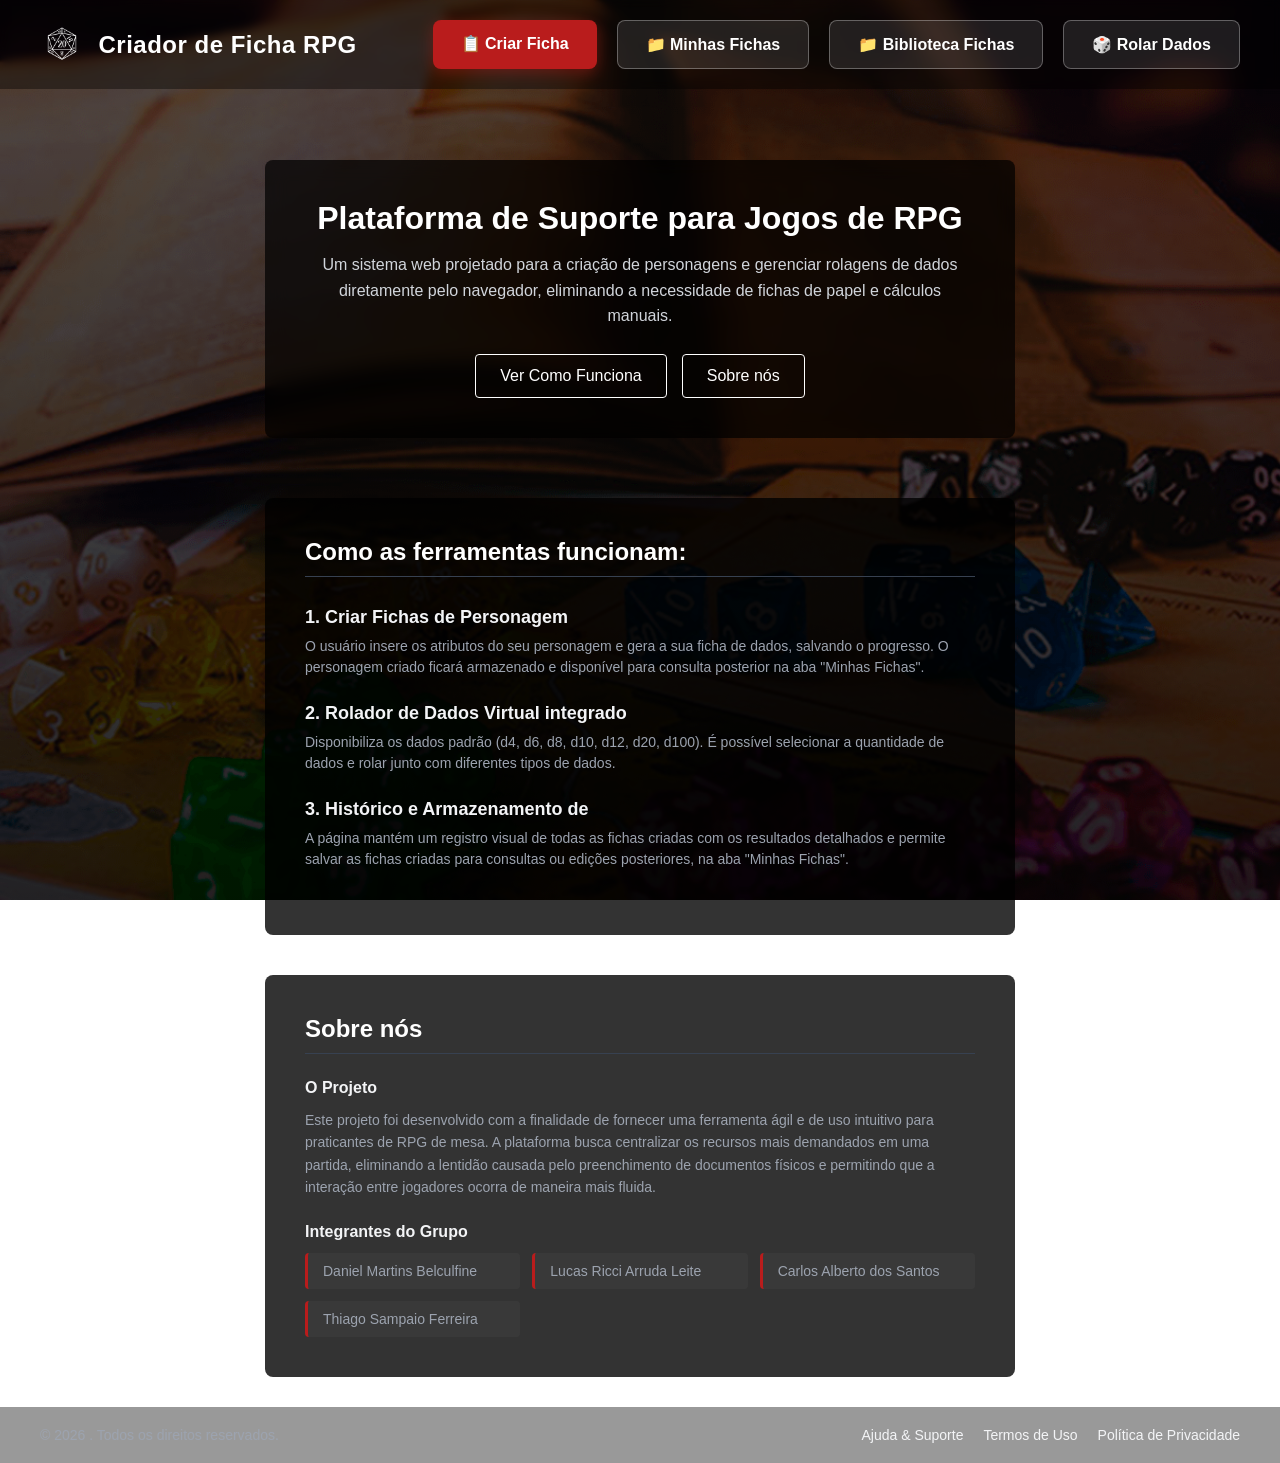
==== pages/index.html @ 4c893700 "ajuste no footer" ====
<!DOCTYPE html>
<html lang="pt-BR">
<head>
    <meta charset="UTF-8">
    <meta name="viewport" content="width=device-width, initial-scale=1.0">
    <title>Criador de Ficha RPG</title>

    <meta name="description" content="Monte e gerencie suas fichas de RPG de forma rápida e intuitiva. Escolha seu sistema favorito, distribua pontos e jogue online sem complicações!">
    <meta name="keywords" content="ficha de rpg online, criador de ficha rpg, gerador de personagem rpg, dnd 5e, tormenta20">
    
    <meta property="og:title" content="Criador de Ficha RPG Online | Monte Personagens Grátis" />
    <meta property="og:description" content="Monte e gerencie suas fichas de RPG de forma rápida e intuitiva. Escolha seu sistema favorito e role os dados!" />
    <meta property="og:image" content="https://vercel.app" />
    <meta property="og:url" content="https://vercel.app" />
    <meta property="og:type" content="website" />
    <meta property="og:locale" content="pt_BR" />

    <link rel="stylesheet" href="../stylesheets/index.css">
</head>
<body>

     <header class="site-header">
        <div class="logo">
            <span class="logo-img"> <img src="../Img_folder/d20-certo-sem-fundo.png" alt="imagem de d20"></span>
            <span class="logo-texto">Criador de Ficha RPG</span>
        </div>
        <div class="cta-buttons">
            <a href="createSheet.html" class="btn btn-primary">📋 Criar Ficha</a>
            <a href="mySheets.html" class="btn btn-secondary">📁 Minhas Fichas</a>
            <a href="mySheets.html" class="btn btn-secondary">📁 Biblioteca Fichas</a>
            <a href="dice.html" class="btn btn-terciary">🎲 Rolar Dados</a>
        </div>
    </header>

    <main class="principal">

    <section class="conteudo-principal">
        <h1>Plataforma de Suporte para Jogos de RPG</h1>
            <p>Um sistema web projetado para a criação de personagens e gerenciar rolagens de dados diretamente pelo navegador,
            eliminando a necessidade de fichas de papel e cálculos manuais.
            </p>
    
        <div class="acoes-principais">
            <a href="#como-funciona" class="botao-saiba-mais">Ver Como Funciona</a>
            <a href="#quem-somos" class="botao-quem-somos">Sobre nós</a>
        </div>
    </section>

    <section id="como-funciona" class="secao-explicativa">
        <h2>Como as ferramentas funcionam:</h2>
    
        <div class="bloco-recurso">
            <h3>1. Criar Fichas de Personagem</h3>
            <p>O usuário insere os atributos do seu personagem e gera a sua ficha de dados, salvando o progresso.
            O personagem criado ficará armazenado e disponível para consulta posterior na aba "Minhas Fichas".
            </p>    
        </div>
    
        <div class="bloco-recurso">
            <h3>2. Rolador de Dados Virtual integrado</h3>
            <p>Disponibiliza os dados padrão (d4, d6, d8, d10, d12, d20, d100). 
            É possível selecionar a quantidade de dados e rolar junto com diferentes tipos de dados.
            </p>
        </div>

        <div class="bloco-recurso">
            <h3>3. Histórico e Armazenamento de</h3>
            <p>A página mantém um registro visual de todas as fichas criadas com os resultados detalhados e permite salvar as fichas criadas para consultas ou edições posteriores, na aba "Minhas Fichas".</p>
        </div>
    </section>

    <section id="quem-somos" class="sobre-nos">
        <h2>Sobre nós</h2>

        <div class="sub-bloco-sobre">
            <h3>O Projeto</h3>
            <p>Este projeto foi desenvolvido com a finalidade de fornecer uma ferramenta ágil e de uso intuitivo para praticantes de RPG de mesa. A plataforma busca centralizar os recursos mais demandados em uma partida, eliminando a lentidão causada pelo preenchimento de documentos físicos e permitindo que a interação entre jogadores ocorra de maneira mais fluida.</p>
        </div>

        <div class="sub-bloco-sobre">
            <h3>Integrantes do Grupo</h3>
            <ul class="lista-integrantes">
                <li>Daniel Martins Belculfine</li>
                <li>Lucas Ricci Arruda Leite</li>
                <li>Carlos Alberto dos Santos</li>
                <li>Thiago Sampaio Ferreira</li>
            </ul>
        </div>
    </section>
    </main>

</body>

    <footer class="rodape">

        <div class="texto">
            <p>&copy; 2026 . Todos os direitos reservados.</p>
        </div>

        <div class="links-rodape">
            <a href="#">Ajuda & Suporte</a>
            <a href="#">Termos de Uso</a>
            <a href="#">Política de Privacidade</a>
        </div>

    </footer>
</html>
---- stylesheets/index.css ----
* {
    margin: 0;
    padding: 0;
    box-sizing: border-box;
}

html {
    scroll-behavior: smooth;
}

body{
  background-image: url('../Img_folder/rpg-de-mesa.png');
    /* Imagem de fundo com um degradê escuro por cima */
    background-image: url('../Img_folder/rpg-de-mesa.png');
    background: linear-gradient(rgba(0, 0, 0, 0.65), rgba(0, 0, 0, 0.85)), url('../Img_folder/rpg-de-mesa.png');
    background-size: cover;             
    background-position: center;        
    background-repeat: no-repeat;
    background-attachment: fixed; /* Mantém o fundo estático enquanto o texto rola por cima */

    font-family: 'Inter', sans-serif; 
    color: #f3f4f6;

    display: flex;
    flex-direction: column; /* Organiza os blocos um embaixo do outro */
    align-items: center;    /* Centraliza todos os blocos horizontalmente na tela */
    min-height: 100vh;      
    margin: 0;
     padding: 120px 0 0 0; /* 120px no topo impede que o cabeçalho cubra o texto */
    box-sizing: border-box;         /* Cria um espaçamento de segurança nas bordas para o conteúdo não colar na tela */
}

/* Configuração Principal do Cabeçalho */
.site-header {
    display: flex;
    justify-content: space-between; /* Mantém espaço para novos elementos no futuro */
    align-items: center;            /* Alinha a imagem e o texto no centro vertical */
    padding: 20px 40px;             /* Espaçamento interno nas bordas */
    background: rgba(0, 0, 0, 0.4); /* Fundo escuro transparente */
    backdrop-filter: blur(5px);     /* Efeito de vidro fosco no fundo */
    position: absolute;             /* Fixa o cabeçalho sobre a imagem de fundo do site */
    top: 0;
    left: 0;
    width: 100%;
    box-sizing: border-box;         /* Evita que o padding aumente o tamanho total do topo */
    z-index: 10;                    /* Garante que fique por cima da seção central */
}

/* Alinhamento do Bloco do Logo (Imagem + Texto) */
.logo {
    display: flex;
    align-items: center;
    gap: 15px;                      /* Espaçamento perfeito entre o dado e o texto */
}

/* Container da Imagem */
.logo-img {
    display: flex;
    align-items: center;
}

/* Controle do Tamanho e Cor da Imagem do D20 */
.logo-img img {
    height: 40px;                   /* Altura ideal para o cabeçalho */
    width: auto;                    /* Mantém a proporção correta para não distorcer */
    filter: invert(1);              /* Inverte a cor preta do dado para branco, destacando no fundo escuro */
}

/* Estilização do Texto do Logo */
.logo-texto {
    color: #ffffff;                 /* Cor branca pura */
    font-size: 24px;
    font-weight: bold;              /* Deixa a fonte em negrito */
    font-family: sans-serif;        /* Fonte limpa */
    letter-spacing: 0.5px;          /* Pequeno espaçamento entre as letras */
}

.conteudo-principal {
    max-width: 750px;
    margin: 40px auto 60px auto; /* 120px de margem inferior empurra a próxima seção para baixo */
    text-align: center;
    background: rgba(0, 0, 0, 0.7);
    padding: 40px;
    border-radius: 8px;
    backdrop-filter: blur(10px);
}

.conteudo-principal h1 {
    font-size: 32px;
    color: #ffffff;
    margin-bottom: 15px;
}

.conteudo-principal p {
    font-size: 16px;
    line-height: 1.6;
    color: #d1d5db;
    margin-bottom: 25px;
}

.acoes-principais {
    display: flex;
    justify-content: center;
    gap: 15px;
}

.botao-quem-somos {
    background-color: transparent;
    color: #ffffff;
    padding: 12px 24px;
    border-radius: 4px;
    text-decoration: none;
    border: 1px solid #ffffff;
    transition: background-color 0.2s ease;
}

.botao-quem-somos:hover {
    background-color: rgba(255, 255, 255, 0.1);
}

.botao-saiba-mais{
    background-color: transparent;
    color: #ffffff;
    padding: 12px 24px;
    border-radius: 4px;
    text-decoration: none;
    border: 1px solid #ffffff;
    transition: background-color 0.2s ease;
}

.botao-saiba-mais:hover {
    background-color: rgba(255, 255, 255, 0.1);
}

.secao-explicativa {
    max-width: 750px;
    margin: 0 auto 40px auto; /* Reduzido a margem inferior para acumular as seções */
    background: rgba(0, 0, 0, 0.8);
    padding: 40px;
    border-radius: 8px;
}

.secao-explicativa h2 {
    font-size: 24px;
    color: #ffffff;
    margin-bottom: 30px;
    border-bottom: 1px solid #374151;
    padding-bottom: 10px;
}

.bloco-recurso {
    margin-bottom: 25px;
    text-align: left;
}

.bloco-recurso h3 {
    font-size: 18px;
    color: #f3f4f6;
    margin-bottom: 8px;
}

.bloco-recurso p {
    font-size: 14px;
    color: #9ca3af;
    line-height: 1.5;
}

.cta-buttons {
    display: flex;      /* Ativa o Flexbox para alinhar os botões um ao lado do outro */
    flex-wrap: wrap;    /* Permite que os botões pulem de linha automaticamente se não couberem na tela */
    gap: 20px;          /* Cria uma distância padrão de 20px fixa entre cada botão */
    justify-content: center;
}

.btn {                     /*aplica mudanças a todos os botoes*/
    display: inline-block; /* Permite ajustar altura/largura e alinhar ao lado de outros botões */
    padding: 14px 28px;    /* Define o espaçamento interno (14px cima/baixo, 28px lados) para dar volume */
    font-size: 1rem;       /* Define o tamanho do texto do botão */
    font-weight: 600;      /* Deixa a fonte em negrito */
    text-decoration: none; 
    border-radius: 8px;     /* Deixa os cantos do botão arredondados e modernos */
    transition: all 0.3s ease;   /* Faz com que qualquer mudança (como o :hover) aconteça de forma suave e gradual */
    cursor: pointer;            /* Transforma a seta do mouse naquela "mãozinha" de clique quando passa por cima */
}

.btn-primary {
    background-color: #b91c1c; 
    color: #ffffff;
    box-shadow: 0 4px 15px rgba(185, 28, 28, 0.4);
}
.btn-primary:hover {
    background-color: #dc2626; 
    transform: translateY(-3px);  /* Move o botão 3 pixels para cima */
    box-shadow: 0 6px 20px rgba(220, 38, 38, 0.6);
}

.btn-secondary {
    background-color: rgba(255, 255, 255, 0.1);
    color: #ffffff;
    border: 1px solid rgba(255, 255, 255, 0.3);  /* Adiciona uma borda contornando o botão */
}

.btn-terciary {
    background-color: rgba(255, 255, 255, 0.1);
    color: #ffffff;
    border: 1px solid rgba(255, 255, 255, 0.3);  /* Adiciona uma borda contornando o botão */
}

.btn-secondary:hover {
    background-color: rgba(255, 255, 255, 0.2);
    transform: translateY(-3px); /* Move o botão 3 pixels para cima */
}

.btn-terciary:hover {
    background-color: rgba(255, 255, 255, 0.2);
    transform: translatey(-3px); /* Move o botão 3 pixels para cima */
}

.sobre-nos{
    max-width: 750px;
    width: 100%;
    margin: 0 auto 30px auto; /* Margem inferior reduzida para manter o espaçamento curto */
    background: rgba(0, 0, 0, 0.8);
    padding: 40px;
    border-radius: 8px;
    box-sizing: border-box;
}

.sobre-nos h2{
    font-size: 24px;
    color: #ffffff;
    margin-bottom: 25px;
    border-bottom: 1px solid #374151; /* Linha sutil divisória */
    padding-bottom: 10px;
    text-align: left;
}

.sub-bloco-sobre {
    margin-bottom: 25px;
}

.sub-bloco-sobre:last-child {
    margin-bottom: 0;
}

.sub-bloco-sobre h3 {
    font-size: 16px;
    color: #f3f4f6;
    margin-bottom: 12px;
    text-align: left;
}

.sub-bloco-sobre p {
    font-size: 14px;
    color: #9ca3af;
    line-height: 1.6;
    text-align: left;
}

.lista-integrantes {
    list-style: none; 
    padding: 0;
    margin: 0;
    text-align: left;

    display: grid;
    grid-template-columns: repeat(auto-fit, minmax(180px, 1fr));
    gap: 12px;
}

.lista-integrantes li {
    font-size: 14px;
    color: #9ca3af;
    background: rgba(255, 255, 255, 0.03); /* Fundo cinza bem sutil para criar um bloco */
    padding: 10px 15px;
    border-radius: 4px;
    border-left: 3px solid #b91c1c; /* Detalhe em vermelho escuro combinando com a identidade do site */
    transition: background-color 0.2s ease, color 0.2s ease;
}

.lista-integrantes li:hover {
    background: rgba(255, 255, 255, 0.06);
    color: #ffffff;
}

@media (max-width: 600px) {
    h1 {
        font-size: 2rem;
    }
    .cta-buttons {
        flex-direction: column;
    }
    .btn {
        width: 100%;
    }
}

.rodape {
    display: flex;
    justify-content: space-between; 
    align-items: center;            
    padding: 20px 40px;             
    background: rgba(0, 0, 0, 0.4); 
    backdrop-filter: blur(5px);     
    margin-top: auto;
    width: 100%;
    box-sizing: border-box;         
    z-index: 10;                    
}

.rodape .texto p {
    font-size: 14px;
    color: #9ca3af; 
    margin: 0;
}

.links-rodape {
    display: flex;
    gap: 20px; /* Cria um espaçamento horizontal idêntico entre cada link */
}

.links-rodape a {
    font-size: 14px;
    color: #f3f4f6; 
    text-decoration: none; 
    transition: color 0.2s ease; 
}

.links-rodape a:hover {
    color: #9ca3af; 
}
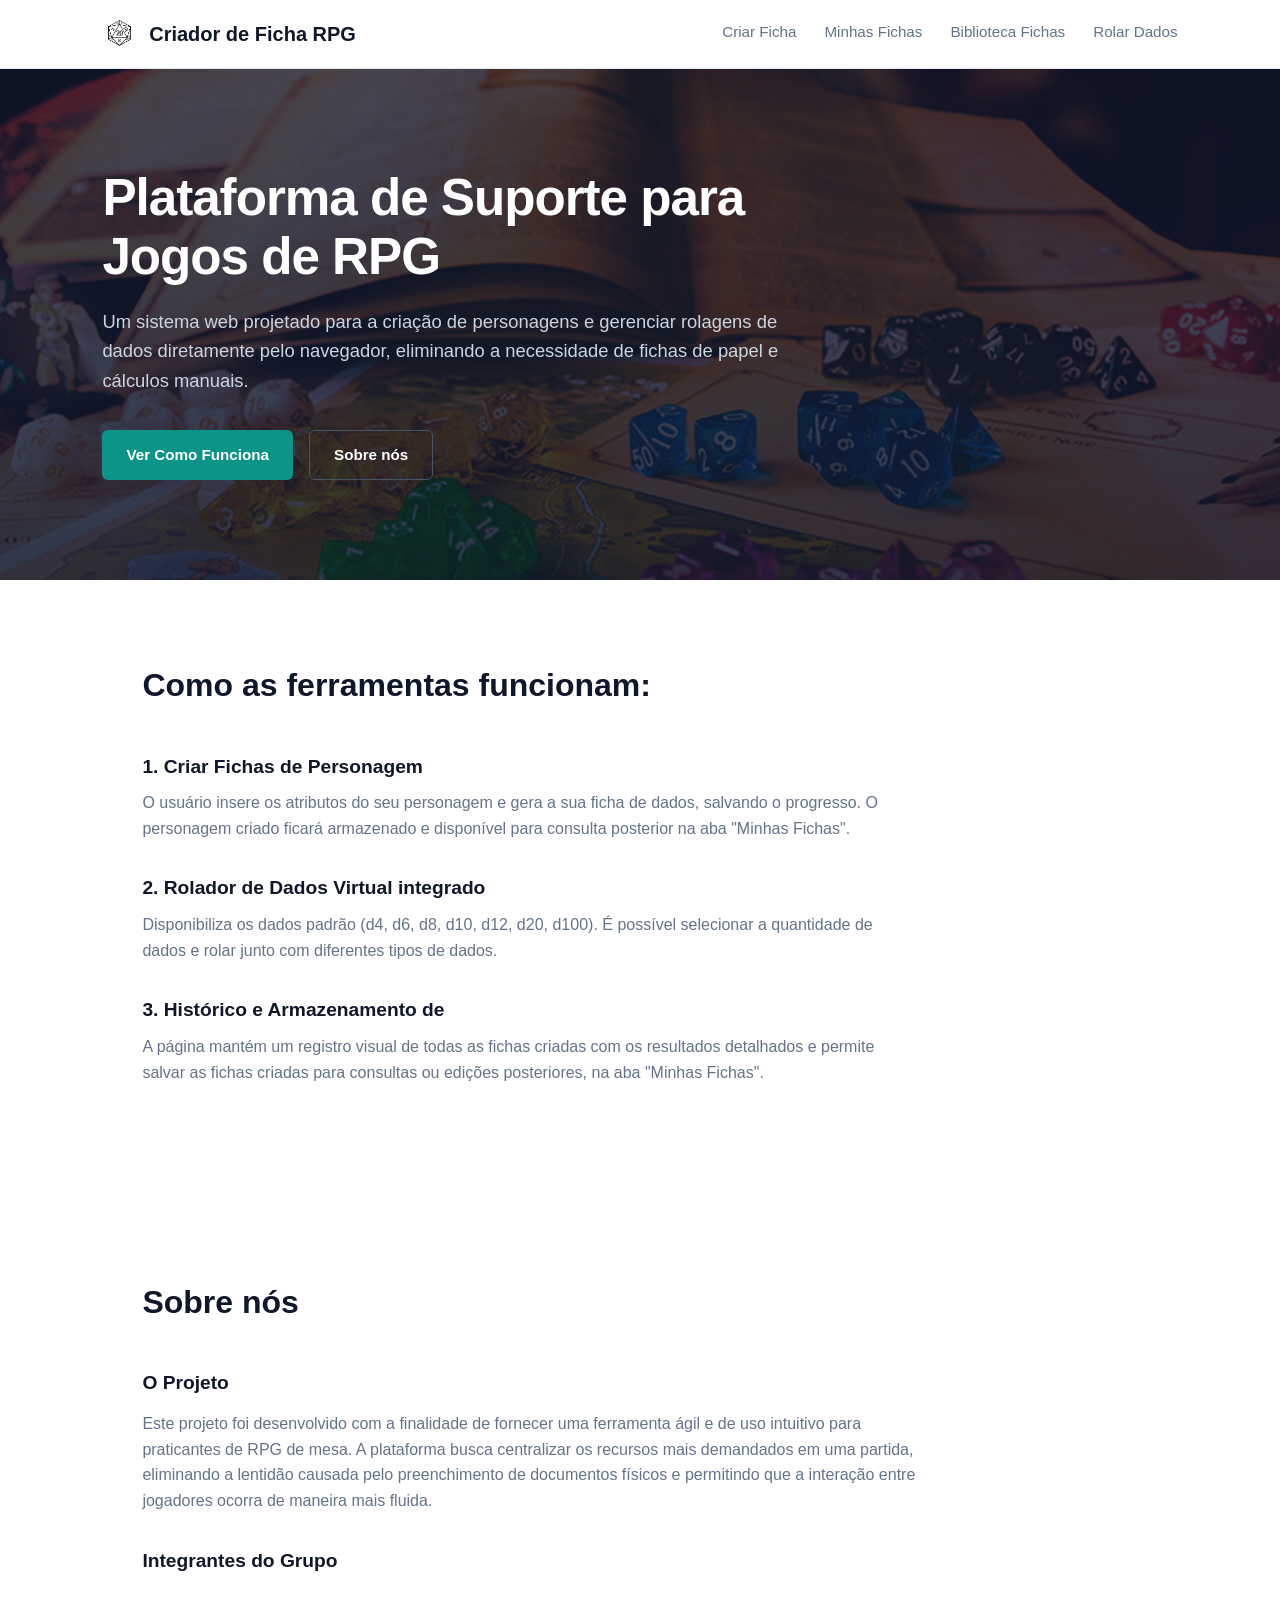
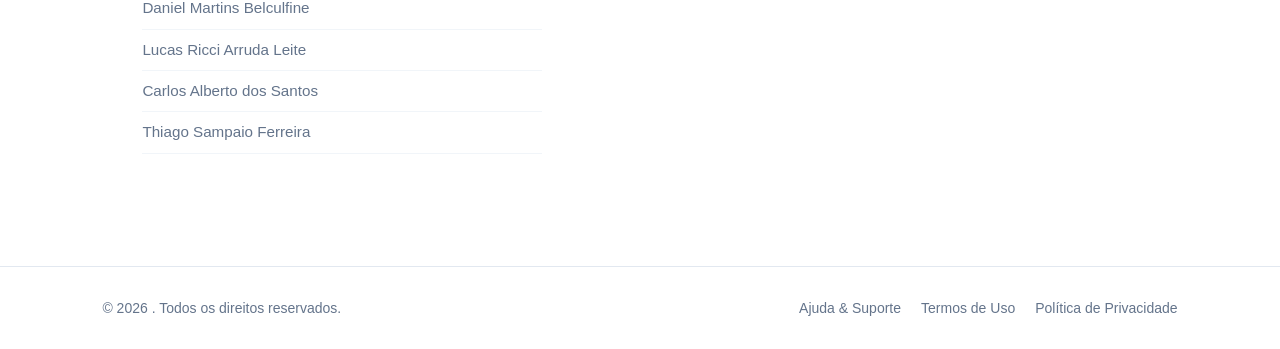
==== commit 7f493ffb: "0.1.4 - css update" ====
--- a/pages/index.html
+++ b/pages/index.html
@@ -25,10 +25,10 @@
             <span class="logo-texto">Criador de Ficha RPG</span>
         </div>
         <div class="cta-buttons">
-            <a href="createSheet.html" class="btn btn-primary">📋 Criar Ficha</a>
-            <a href="mySheets.html" class="btn btn-secondary">📁 Minhas Fichas</a>
-            <a href="mySheets.html" class="btn btn-secondary">📁 Biblioteca Fichas</a>
-            <a href="dice.html" class="btn btn-terciary">🎲 Rolar Dados</a>
+            <a href="createSheet.html" class="btn btn-primary">Criar Ficha</a>
+            <a href="mySheets.html" class="btn btn-secondary">Minhas Fichas</a>
+            <a href="mySheets.html" class="btn btn-secondary">Biblioteca Fichas</a>
+            <a href="dice.html" class="btn btn-terciary">Rolar Dados</a>
         </div>
     </header>
 
--- a/stylesheets/index.css
+++ b/stylesheets/index.css
@@ -1,331 +1,281 @@
+/* ==========================================================================
+   1. RESET E CONFIGURAÇÕES GERAIS
+   ========================================================================== */
 * {
     margin: 0;
     padding: 0;
     box-sizing: border-box;
-}
-
-html {
-    scroll-behavior: smooth;
-}
-
-body{
-  background-image: url('../Img_folder/rpg-de-mesa.png');
-    /* Imagem de fundo com um degradê escuro por cima */
-    background-image: url('../Img_folder/rpg-de-mesa.png');
-    background: linear-gradient(rgba(0, 0, 0, 0.65), rgba(0, 0, 0, 0.85)), url('../Img_folder/rpg-de-mesa.png');
-    background-size: cover;             
-    background-position: center;        
+    font-family: -apple-system, BlinkMacSystemFont, "Segoe UI", Roboto, Helvetica, Arial, sans-serif;
+}
+
+body {
+    background-color: #ffffff;
+    color: #334155;
+    line-height: 1.6;
+}
+
+/* ==========================================================================
+   2. HEADER (CABEÇALHO) - Estilo Minimalista e Limpo
+   ========================================================================== */
+.site-header {
+    display: flex;
+    justify-content: space-between;
+    align-items: center;
+    padding: 18px 8%;
+    background-color: #ffffff;
+    border-bottom: 1px solid #e2e8f0;
+    position: sticky;
+    top: 0;
+    z-index: 100;
+}
+
+.logo {
+    display: flex;
+    align-items: center;
+    gap: 12px;
+}
+
+.logo-img img {
+    height: 32px;
+    width: auto;
+    display: block;
+}
+
+.logo-texto {
+    font-weight: 700;
+    font-size: 1.25rem;
+    color: #0f172a;
+}
+
+.cta-buttons {
+    display: flex;
+    gap: 28px;
+    align-items: center;
+}
+
+/* Efeito Underline nos Links do Header */
+.cta-buttons a {
+    text-decoration: none;
+    color: #64748b;
+    font-size: 0.95rem;
+    font-weight: 500;
+    position: relative;
+    padding-bottom: 4px;
+    transition: color 0.2s ease;
+}
+
+.cta-buttons a::after {
+    content: '';
+    position: absolute;
+    width: 0;
+    height: 2px;
+    bottom: 0;
+    left: 0;
+    background-color: #0d9488;
+    transition: width 0.25s ease-in-out;
+}
+
+.cta-buttons a:hover {
+    color: #0d9488;
+}
+
+.cta-buttons a:hover::after {
+    width: 100%;
+}
+
+/* ==========================================================================
+   3. HERO SECTION (BANNER PRINCIPAL)
+   ========================================================================== */
+.conteudo-principal {
+    background: linear-gradient(rgba(15, 23, 42, 0.75), rgba(15, 23, 42, 0.85)), 
+                url('../Img_folder/rpg-de-mesa.png');
+    background-size: cover;
+    background-position: center;
     background-repeat: no-repeat;
-    background-attachment: fixed; /* Mantém o fundo estático enquanto o texto rola por cima */
-
-    font-family: 'Inter', sans-serif; 
-    color: #f3f4f6;
-
-    display: flex;
-    flex-direction: column; /* Organiza os blocos um embaixo do outro */
-    align-items: center;    /* Centraliza todos os blocos horizontalmente na tela */
-    min-height: 100vh;      
-    margin: 0;
-     padding: 120px 0 0 0; /* 120px no topo impede que o cabeçalho cubra o texto */
-    box-sizing: border-box;         /* Cria um espaçamento de segurança nas bordas para o conteúdo não colar na tela */
-}
-
-/* Configuração Principal do Cabeçalho */
-.site-header {
-    display: flex;
-    justify-content: space-between; /* Mantém espaço para novos elementos no futuro */
-    align-items: center;            /* Alinha a imagem e o texto no centro vertical */
-    padding: 20px 40px;             /* Espaçamento interno nas bordas */
-    background: rgba(0, 0, 0, 0.4); /* Fundo escuro transparente */
-    backdrop-filter: blur(5px);     /* Efeito de vidro fosco no fundo */
-    position: absolute;             /* Fixa o cabeçalho sobre a imagem de fundo do site */
-    top: 0;
-    left: 0;
-    width: 100%;
-    box-sizing: border-box;         /* Evita que o padding aumente o tamanho total do topo */
-    z-index: 10;                    /* Garante que fique por cima da seção central */
-}
-
-/* Alinhamento do Bloco do Logo (Imagem + Texto) */
-.logo {
-    display: flex;
-    align-items: center;
-    gap: 15px;                      /* Espaçamento perfeito entre o dado e o texto */
-}
-
-/* Container da Imagem */
-.logo-img {
-    display: flex;
-    align-items: center;
-}
-
-/* Controle do Tamanho e Cor da Imagem do D20 */
-.logo-img img {
-    height: 40px;                   /* Altura ideal para o cabeçalho */
-    width: auto;                    /* Mantém a proporção correta para não distorcer */
-    filter: invert(1);              /* Inverte a cor preta do dado para branco, destacando no fundo escuro */
-}
-
-/* Estilização do Texto do Logo */
-.logo-texto {
-    color: #ffffff;                 /* Cor branca pura */
-    font-size: 24px;
-    font-weight: bold;              /* Deixa a fonte em negrito */
-    font-family: sans-serif;        /* Fonte limpa */
-    letter-spacing: 0.5px;          /* Pequeno espaçamento entre as letras */
-}
-
-.conteudo-principal {
-    max-width: 750px;
-    margin: 40px auto 60px auto; /* 120px de margem inferior empurra a próxima seção para baixo */
-    text-align: center;
-    background: rgba(0, 0, 0, 0.7);
-    padding: 40px;
-    border-radius: 8px;
-    backdrop-filter: blur(10px);
+    color: #ffffff;
+    padding: 100px 8%;
+    min-height: 480px;
+    display: flex;
+    flex-direction: column;
+    justify-content: center;
 }
 
 .conteudo-principal h1 {
-    font-size: 32px;
-    color: #ffffff;
-    margin-bottom: 15px;
+    font-size: 3.2rem;
+    font-weight: 800;
+    line-height: 1.15;
+    letter-spacing: -0.02em;
+    margin-bottom: 20px;
+    max-width: 800px;
+    color: #ffffff;
 }
 
 .conteudo-principal p {
-    font-size: 16px;
-    line-height: 1.6;
-    color: #d1d5db;
-    margin-bottom: 25px;
-}
-
+    font-size: 1.15rem;
+    color: #cbd5e1;
+    margin-bottom: 35px;
+    max-width: 680px;
+}
+
+/* Botões do Hero */
 .acoes-principais {
     display: flex;
-    justify-content: center;
-    gap: 15px;
-}
-
+    gap: 16px;
+}
+
+.botao-saiba-mais, 
+.botao-quem-somos {
+    display: inline-flex;
+    align-items: center;
+    padding: 12px 24px;
+    border-radius: 6px;
+    font-weight: 600;
+    font-size: 0.95rem;
+    text-decoration: none;
+    transition: all 0.2s ease;
+}
+
+/* Botão Principal (Ver Como Funciona) */
+.botao-saiba-mais {
+    background-color: #0d9488; /* Verde Teal */
+    color: #ffffff;
+    border: none;
+}
+
+.botao-saiba-mais:hover {
+    background-color: #0f766e;
+}
+
+/* Botão Secundário (Sobre nós) */
 .botao-quem-somos {
     background-color: transparent;
     color: #ffffff;
-    padding: 12px 24px;
-    border-radius: 4px;
+    border: 1px solid #475569;
+}
+
+.botao-quem-somos:hover {
+    background-color: rgba(255, 255, 255, 0.08);
+    border-color: #94a3b8;
+}
+
+/* ==========================================================================
+   4. SEÇÕES INFORMATIVAS (CONTEÚDO)
+   ========================================================================== */
+.secao-explicativa, 
+.sobre-nos {
+    padding: 80px 8%;
+    max-width: 1200px;
+    margin: 0 auto;
+}
+
+.secao-explicativa h2, 
+.sobre-nos h2 {
+    font-size: 2rem;
+    color: #0f172a;
+    margin-bottom: 40px;
+    font-weight: 700;
+}
+
+.secao-explicativa {
+    display: flex;
+    flex-direction: column;
+}
+
+.bloco-recurso {
+    margin-bottom: 32px;
+}
+
+.bloco-recurso h3 {
+    font-size: 1.2rem;
+    color: #0f172a;
+    margin-bottom: 8px;
+}
+
+.bloco-recurso p {
+    color: #64748b;
+    font-size: 1rem;
+    max-width: 750px;
+}
+
+.sub-bloco-sobre {
+    margin-bottom: 32px;
+}
+
+.sub-bloco-sobre h3 {
+    font-size: 1.2rem;
+    color: #0f172a;
+    margin-bottom: 12px;
+}
+
+.sub-bloco-sobre p {
+    color: #64748b;
+    font-size: 1rem;
+    max-width: 800px;
+}
+
+.lista-integrantes {
+    list-style: none;
+}
+
+.lista-integrantes li {
+    color: #64748b;
+    padding: 8px 0;
+    border-bottom: 1px solid #f1f5f9;
+    font-size: 0.95rem;
+    max-width: 400px;
+}
+
+/* ==========================================================================
+   5. RODAPÉ (FOOTER)
+   ========================================================================== */
+.rodape {
+    display: flex;
+    justify-content: space-between;
+    align-items: center;
+    padding: 30px 8%;
+    border-top: 1px solid #e2e8f0;
+    background-color: #ffffff;
+    font-size: 0.875rem;
+    color: #64748b;
+}
+
+.links-rodape {
+    display: flex;
+    gap: 20px;
+}
+
+.links-rodape a {
+    color: #64748b;
     text-decoration: none;
-    border: 1px solid #ffffff;
-    transition: background-color 0.2s ease;
-}
-
-.botao-quem-somos:hover {
-    background-color: rgba(255, 255, 255, 0.1);
-}
-
-.botao-saiba-mais{
-    background-color: transparent;
-    color: #ffffff;
-    padding: 12px 24px;
-    border-radius: 4px;
-    text-decoration: none;
-    border: 1px solid #ffffff;
-    transition: background-color 0.2s ease;
-}
-
-.botao-saiba-mais:hover {
-    background-color: rgba(255, 255, 255, 0.1);
-}
-
-.secao-explicativa {
-    max-width: 750px;
-    margin: 0 auto 40px auto; /* Reduzido a margem inferior para acumular as seções */
-    background: rgba(0, 0, 0, 0.8);
-    padding: 40px;
-    border-radius: 8px;
-}
-
-.secao-explicativa h2 {
-    font-size: 24px;
-    color: #ffffff;
-    margin-bottom: 30px;
-    border-bottom: 1px solid #374151;
-    padding-bottom: 10px;
-}
-
-.bloco-recurso {
-    margin-bottom: 25px;
-    text-align: left;
-}
-
-.bloco-recurso h3 {
-    font-size: 18px;
-    color: #f3f4f6;
-    margin-bottom: 8px;
-}
-
-.bloco-recurso p {
-    font-size: 14px;
-    color: #9ca3af;
-    line-height: 1.5;
-}
-
-.cta-buttons {
-    display: flex;      /* Ativa o Flexbox para alinhar os botões um ao lado do outro */
-    flex-wrap: wrap;    /* Permite que os botões pulem de linha automaticamente se não couberem na tela */
-    gap: 20px;          /* Cria uma distância padrão de 20px fixa entre cada botão */
-    justify-content: center;
-}
-
-.btn {                     /*aplica mudanças a todos os botoes*/
-    display: inline-block; /* Permite ajustar altura/largura e alinhar ao lado de outros botões */
-    padding: 14px 28px;    /* Define o espaçamento interno (14px cima/baixo, 28px lados) para dar volume */
-    font-size: 1rem;       /* Define o tamanho do texto do botão */
-    font-weight: 600;      /* Deixa a fonte em negrito */
-    text-decoration: none; 
-    border-radius: 8px;     /* Deixa os cantos do botão arredondados e modernos */
-    transition: all 0.3s ease;   /* Faz com que qualquer mudança (como o :hover) aconteça de forma suave e gradual */
-    cursor: pointer;            /* Transforma a seta do mouse naquela "mãozinha" de clique quando passa por cima */
-}
-
-.btn-primary {
-    background-color: #b91c1c; 
-    color: #ffffff;
-    box-shadow: 0 4px 15px rgba(185, 28, 28, 0.4);
-}
-.btn-primary:hover {
-    background-color: #dc2626; 
-    transform: translateY(-3px);  /* Move o botão 3 pixels para cima */
-    box-shadow: 0 6px 20px rgba(220, 38, 38, 0.6);
-}
-
-.btn-secondary {
-    background-color: rgba(255, 255, 255, 0.1);
-    color: #ffffff;
-    border: 1px solid rgba(255, 255, 255, 0.3);  /* Adiciona uma borda contornando o botão */
-}
-
-.btn-terciary {
-    background-color: rgba(255, 255, 255, 0.1);
-    color: #ffffff;
-    border: 1px solid rgba(255, 255, 255, 0.3);  /* Adiciona uma borda contornando o botão */
-}
-
-.btn-secondary:hover {
-    background-color: rgba(255, 255, 255, 0.2);
-    transform: translateY(-3px); /* Move o botão 3 pixels para cima */
-}
-
-.btn-terciary:hover {
-    background-color: rgba(255, 255, 255, 0.2);
-    transform: translatey(-3px); /* Move o botão 3 pixels para cima */
-}
-
-.sobre-nos{
-    max-width: 750px;
-    width: 100%;
-    margin: 0 auto 30px auto; /* Margem inferior reduzida para manter o espaçamento curto */
-    background: rgba(0, 0, 0, 0.8);
-    padding: 40px;
-    border-radius: 8px;
-    box-sizing: border-box;
-}
-
-.sobre-nos h2{
-    font-size: 24px;
-    color: #ffffff;
-    margin-bottom: 25px;
-    border-bottom: 1px solid #374151; /* Linha sutil divisória */
-    padding-bottom: 10px;
-    text-align: left;
-}
-
-.sub-bloco-sobre {
-    margin-bottom: 25px;
-}
-
-.sub-bloco-sobre:last-child {
-    margin-bottom: 0;
-}
-
-.sub-bloco-sobre h3 {
-    font-size: 16px;
-    color: #f3f4f6;
-    margin-bottom: 12px;
-    text-align: left;
-}
-
-.sub-bloco-sobre p {
-    font-size: 14px;
-    color: #9ca3af;
-    line-height: 1.6;
-    text-align: left;
-}
-
-.lista-integrantes {
-    list-style: none; 
-    padding: 0;
-    margin: 0;
-    text-align: left;
-
-    display: grid;
-    grid-template-columns: repeat(auto-fit, minmax(180px, 1fr));
-    gap: 12px;
-}
-
-.lista-integrantes li {
-    font-size: 14px;
-    color: #9ca3af;
-    background: rgba(255, 255, 255, 0.03); /* Fundo cinza bem sutil para criar um bloco */
-    padding: 10px 15px;
-    border-radius: 4px;
-    border-left: 3px solid #b91c1c; /* Detalhe em vermelho escuro combinando com a identidade do site */
-    transition: background-color 0.2s ease, color 0.2s ease;
-}
-
-.lista-integrantes li:hover {
-    background: rgba(255, 255, 255, 0.06);
-    color: #ffffff;
-}
-
-@media (max-width: 600px) {
-    h1 {
-        font-size: 2rem;
-    }
+    transition: color 0.2s ease;
+}
+
+.links-rodape a:hover {
+    color: #0d9488;
+}
+
+/* ==========================================================================
+   6. RESPONSIVIDADE
+   ========================================================================== */
+@media (max-width: 768px) {
+    .site-header {
+        flex-direction: column;
+        gap: 15px;
+    }
+
     .cta-buttons {
+        flex-wrap: wrap;
+        justify-content: center;
+        gap: 16px;
+    }
+
+    .conteudo-principal h1 {
+        font-size: 2.2rem;
+    }
+
+    .rodape {
         flex-direction: column;
-    }
-    .btn {
-        width: 100%;
-    }
-}
-
-.rodape {
-    display: flex;
-    justify-content: space-between; 
-    align-items: center;            
-    padding: 20px 40px;             
-    background: rgba(0, 0, 0, 0.4); 
-    backdrop-filter: blur(5px);     
-    margin-top: auto;
-    width: 100%;
-    box-sizing: border-box;         
-    z-index: 10;                    
-}
-
-.rodape .texto p {
-    font-size: 14px;
-    color: #9ca3af; 
-    margin: 0;
-}
-
-.links-rodape {
-    display: flex;
-    gap: 20px; /* Cria um espaçamento horizontal idêntico entre cada link */
-}
-
-.links-rodape a {
-    font-size: 14px;
-    color: #f3f4f6; 
-    text-decoration: none; 
-    transition: color 0.2s ease; 
-}
-
-.links-rodape a:hover {
-    color: #9ca3af; 
-}
+        gap: 15px;
+        text-align: center;
+    }
+}
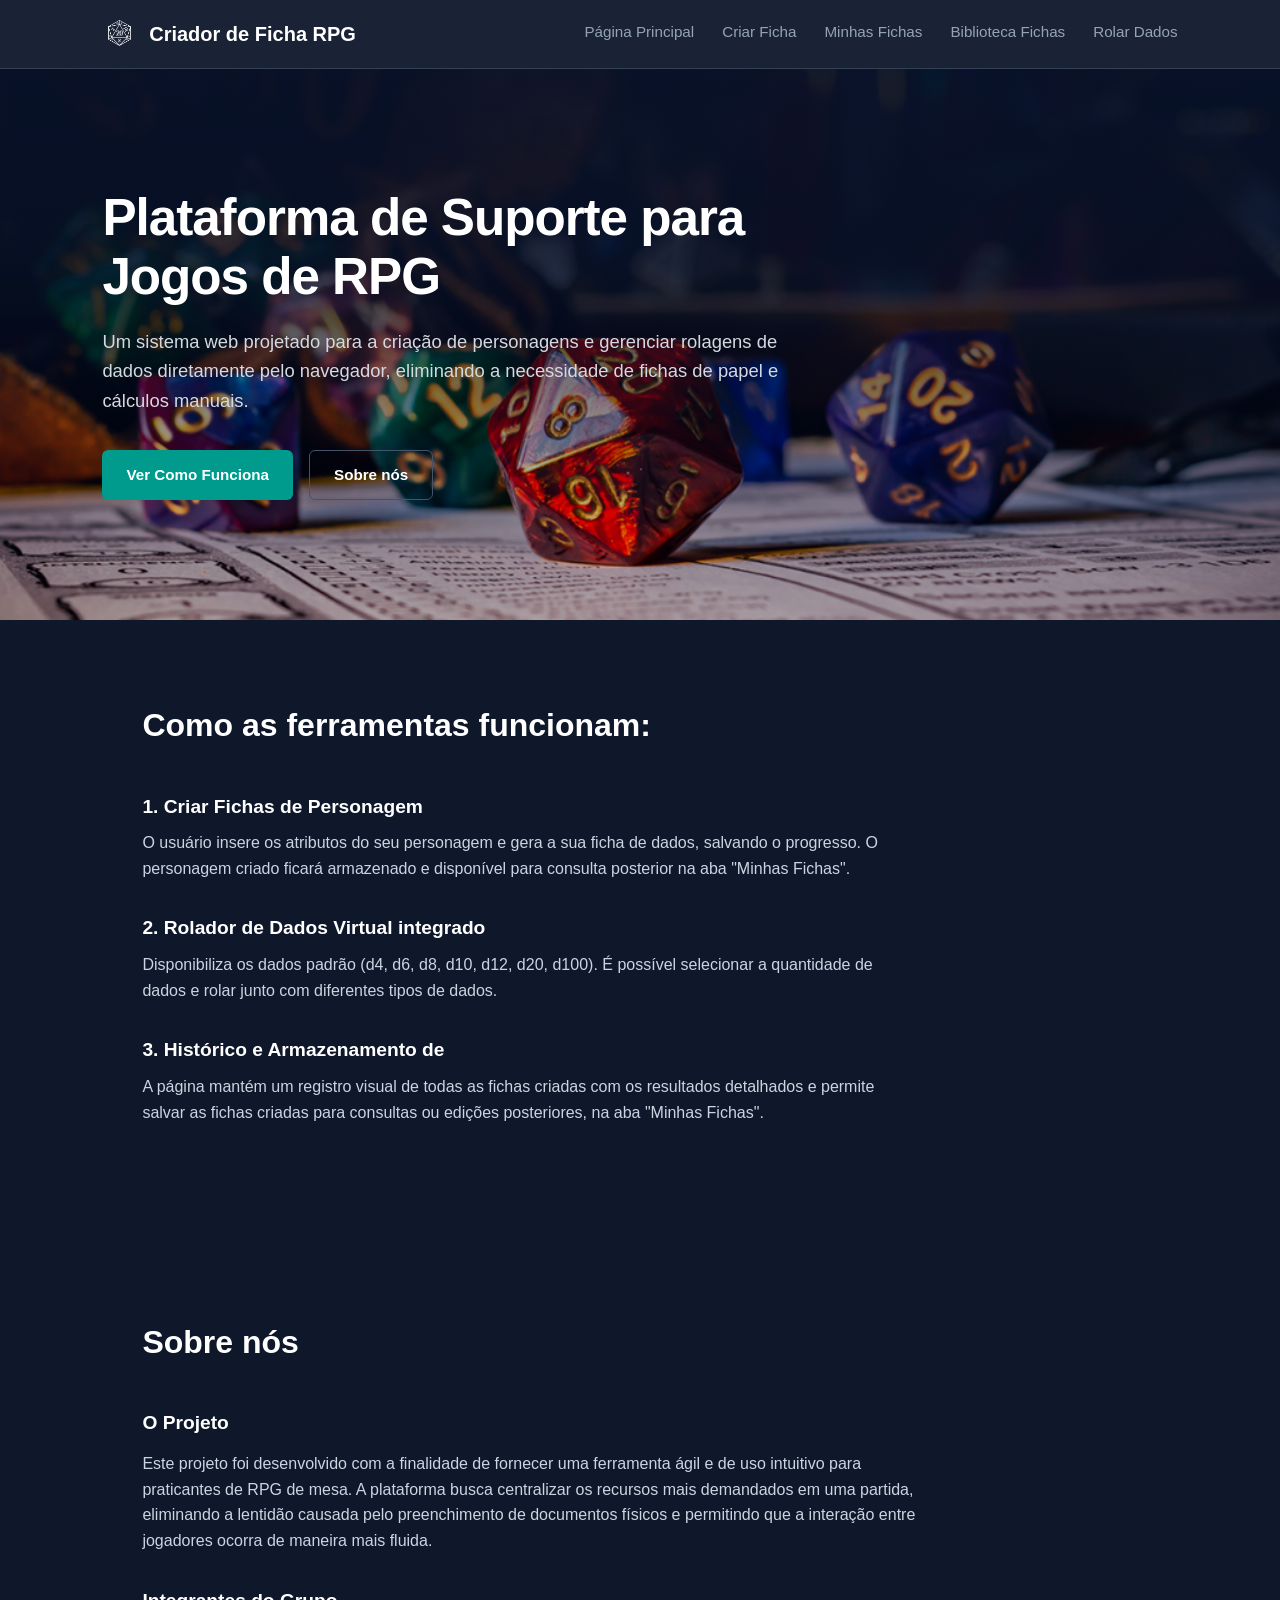
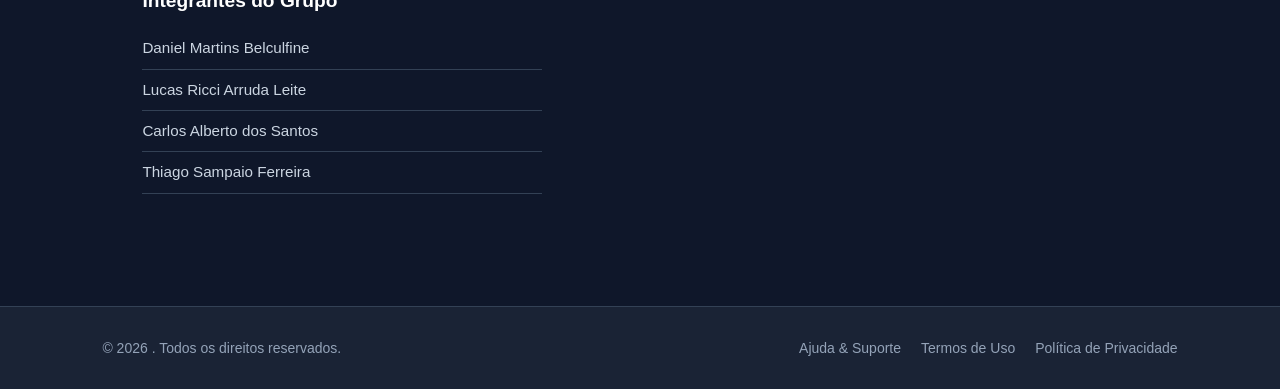
==== commit 8f8515b8: "fix header component" ====
--- a/pages/index.html
+++ b/pages/index.html
@@ -19,15 +19,16 @@
 </head>
 <body>
 
-     <header class="site-header">
+    <header class="site-header">
         <div class="logo">
             <span class="logo-img"> <img src="../Img_folder/d20-certo-sem-fundo.png" alt="imagem de d20"></span>
             <span class="logo-texto">Criador de Ficha RPG</span>
         </div>
         <div class="cta-buttons">
+            <a href="index.html" class="btn">Página Principal</a>
             <a href="createSheet.html" class="btn btn-primary">Criar Ficha</a>
-            <a href="mySheets.html" class="btn btn-secondary">Minhas Fichas</a>
-            <a href="mySheets.html" class="btn btn-secondary">Biblioteca Fichas</a>
+            <a href="minhasFichas.html" class="btn btn-secondary">Minhas Fichas</a>
+            <a href="sheetLibrary.html" class="btn btn-secondary">Biblioteca Fichas</a>
             <a href="dice.html" class="btn btn-terciary">Rolar Dados</a>
         </div>
     </header>
--- a/stylesheets/index.css
+++ b/stylesheets/index.css
@@ -1,5 +1,5 @@
 /* ==========================================================================
-   1. RESET E CONFIGURAÇÕES GERAIS
+   1. RESET E CONFIGURAÇÕES GERAIS - TEMA ESCURO
    ========================================================================== */
 * {
     margin: 0;
@@ -9,21 +9,26 @@
 }
 
 body {
-    background-color: #ffffff;
-    color: #334155;
+    /* Cor de fundo escura global  */
+    background-color: #0f172a; 
+    color: #e2e8f0; 
     line-height: 1.6;
 }
 
-/* ==========================================================================
-   2. HEADER (CABEÇALHO) - Estilo Minimalista e Limpo
+html {
+    scroll-behavior: smooth; /* Faz a mágica da rolagem suave acontecer */
+}
+
+/* ==========================================================================
+   2. HEADER (CABEÇALHO) - Tema Escuro
    ========================================================================== */
 .site-header {
     display: flex;
     justify-content: space-between;
     align-items: center;
     padding: 18px 8%;
-    background-color: #ffffff;
-    border-bottom: 1px solid #e2e8f0;
+    background-color: #1a2335; 
+    border-bottom: 1px solid #334155; /* Linha divisória sutil */
     position: sticky;
     top: 0;
     z-index: 100;
@@ -39,12 +44,13 @@
     height: 32px;
     width: auto;
     display: block;
+    filter: invert(100%) brightness(1000%);
 }
 
 .logo-texto {
     font-weight: 700;
     font-size: 1.25rem;
-    color: #0f172a;
+    color: #ffffff; 
 }
 
 .cta-buttons {
@@ -53,10 +59,10 @@
     align-items: center;
 }
 
-/* Efeito Underline nos Links do Header */
+/* Efeito Underline nos Links do Header - Cor Clara */
 .cta-buttons a {
     text-decoration: none;
-    color: #64748b;
+    color: #94a3b8; 
     font-size: 0.95rem;
     font-weight: 500;
     position: relative;
@@ -71,34 +77,49 @@
     height: 2px;
     bottom: 0;
     left: 0;
-    background-color: #0d9488;
+    background-color: #0d9488; 
     transition: width 0.25s ease-in-out;
 }
 
 .cta-buttons a:hover {
-    color: #0d9488;
+    color: #0d9488; 
 }
 
 .cta-buttons a:hover::after {
     width: 100%;
 }
 
-/* ==========================================================================
-   3. HERO SECTION (BANNER PRINCIPAL)
-   ========================================================================== */
+ /* ==========================================================================
+   3. HERO SECTION (BANNER PRINCIPAL) - OTIMIZADO PARA SATURAÇÃO E COR
+   ========================================================================= */
 .conteudo-principal {
-    background: linear-gradient(rgba(15, 23, 42, 0.75), rgba(15, 23, 42, 0.85)), 
-                url('../Img_folder/rpg-de-mesa.png');
+    background-color: #0f172a; 
+
+    background-image: linear-gradient(
+        to bottom, 
+        rgba(15, 23, 42, 0.95) 0%, 
+        rgba(15, 23, 42, 0.85) 35%, 
+        rgba(15, 23, 42, 0.4) 70%, 
+        rgba(15, 23, 42, 0.1) 100%
+    ), 
+    url('../Img_folder/rog-dados.png');
+    
     background-size: cover;
     background-position: center;
     background-repeat: no-repeat;
-    color: #ffffff;
-    padding: 100px 8%;
-    min-height: 480px;
+    
+    filter: saturate(120%) contrast(105%);
+    
+    color: #ffffff;
+    padding: 120px 8%; 
+    min-height: 520px; 
     display: flex;
     flex-direction: column;
     justify-content: center;
-}
+    
+    position: relative; 
+}
+
 
 .conteudo-principal h1 {
     font-size: 3.2rem;
@@ -112,10 +133,11 @@
 
 .conteudo-principal p {
     font-size: 1.15rem;
-    color: #cbd5e1;
+    color: #d1d5db; 
     margin-bottom: 35px;
     max-width: 680px;
 }
+
 
 /* Botões do Hero */
 .acoes-principais {
@@ -137,7 +159,7 @@
 
 /* Botão Principal (Ver Como Funciona) */
 .botao-saiba-mais {
-    background-color: #0d9488; /* Verde Teal */
+    background-color: #0d9488; 
     color: #ffffff;
     border: none;
 }
@@ -171,7 +193,7 @@
 .secao-explicativa h2, 
 .sobre-nos h2 {
     font-size: 2rem;
-    color: #0f172a;
+    color: #ffffff; 
     margin-bottom: 40px;
     font-weight: 700;
 }
@@ -187,12 +209,12 @@
 
 .bloco-recurso h3 {
     font-size: 1.2rem;
-    color: #0f172a;
+    color: #ffffff; 
     margin-bottom: 8px;
 }
 
 .bloco-recurso p {
-    color: #64748b;
+    color: #cbd5e1; 
     font-size: 1rem;
     max-width: 750px;
 }
@@ -203,12 +225,12 @@
 
 .sub-bloco-sobre h3 {
     font-size: 1.2rem;
-    color: #0f172a;
+    color: #ffffff; 
     margin-bottom: 12px;
 }
 
 .sub-bloco-sobre p {
-    color: #64748b;
+    color: #cbd5e1; 
     font-size: 1rem;
     max-width: 800px;
 }
@@ -218,25 +240,32 @@
 }
 
 .lista-integrantes li {
-    color: #64748b;
+    color: #cbd5e1; 
     padding: 8px 0;
-    border-bottom: 1px solid #f1f5f9;
+    border-bottom: 1px solid #334155; 
     font-size: 0.95rem;
     max-width: 400px;
 }
 
-/* ==========================================================================
-   5. RODAPÉ (FOOTER)
+.lista-integrantes :hover{
+    color: #ffffff;
+    padding-left: 5px;
+    transition: all 0.25s ease;
+    text-shadow: 0 0 8px rgba(13, 148, 136, 0.4);
+}
+
+/* ==========================================================================
+   5. RODAPÉ (FOOTER) - Tema Escuro
    ========================================================================== */
 .rodape {
     display: flex;
     justify-content: space-between;
     align-items: center;
     padding: 30px 8%;
-    border-top: 1px solid #e2e8f0;
-    background-color: #ffffff;
+    border-top: 1px solid #334155; 
+    background-color: #1a2335; 
     font-size: 0.875rem;
-    color: #64748b;
+    color: #94a3b8; 
 }
 
 .links-rodape {
@@ -245,13 +274,13 @@
 }
 
 .links-rodape a {
-    color: #64748b;
+    color: #94a3b8; 
     text-decoration: none;
     transition: color 0.2s ease;
 }
 
 .links-rodape a:hover {
-    color: #0d9488;
+    color: #0d9488; 
 }
 
 /* ==========================================================================
@@ -261,6 +290,7 @@
     .site-header {
         flex-direction: column;
         gap: 15px;
+        padding: 15px;
     }
 
     .cta-buttons {
@@ -273,9 +303,27 @@
         font-size: 2.2rem;
     }
 
+    .secao-explicativa, 
+    .sobre-nos {
+        padding: 50px 5%;
+    }
+
     .rodape {
         flex-direction: column;
         gap: 15px;
         text-align: center;
+        padding: 20px 5%;
+    }
+}
+
+@media (max-width: 600px) {
+    h1 {
+        font-size: 2rem;
+    }
+    .cta-buttons {
+        flex-direction: column;
+    }
+    .btn {
+        width: 100%;
     }
 }
